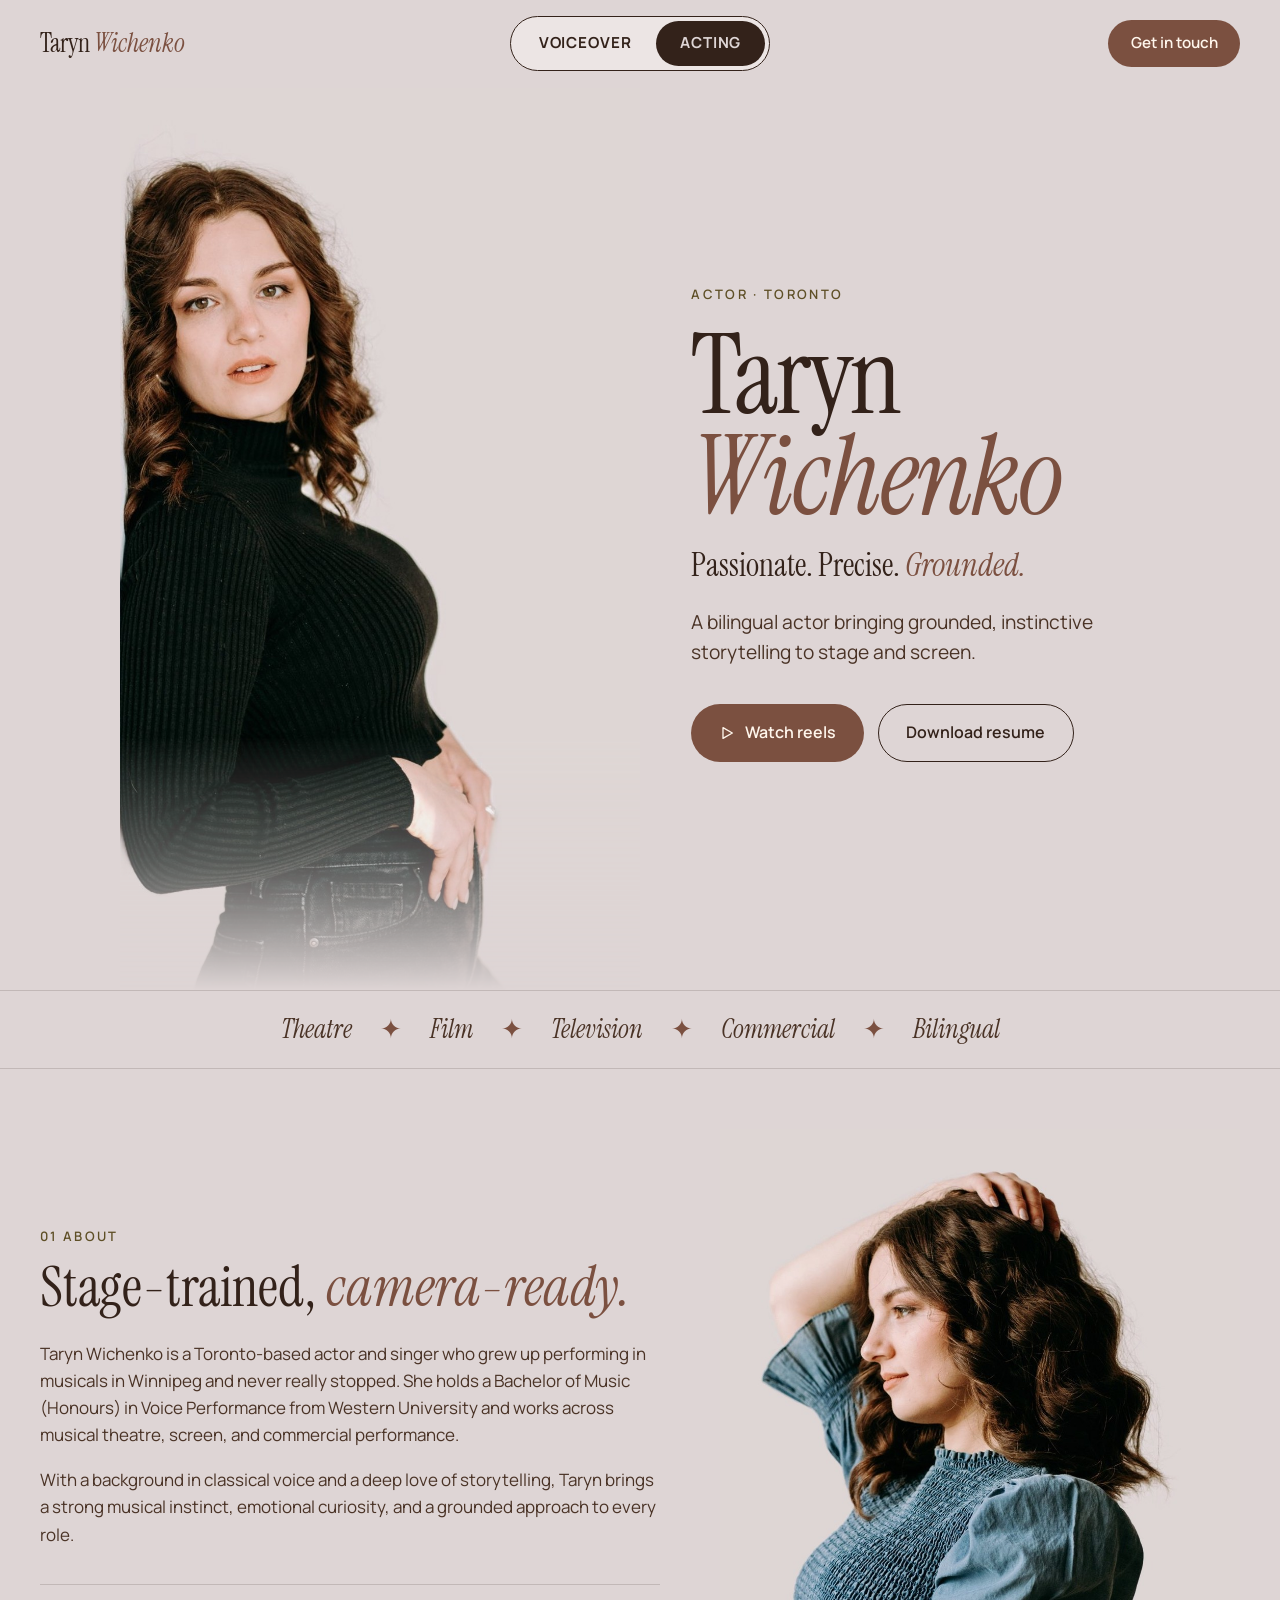
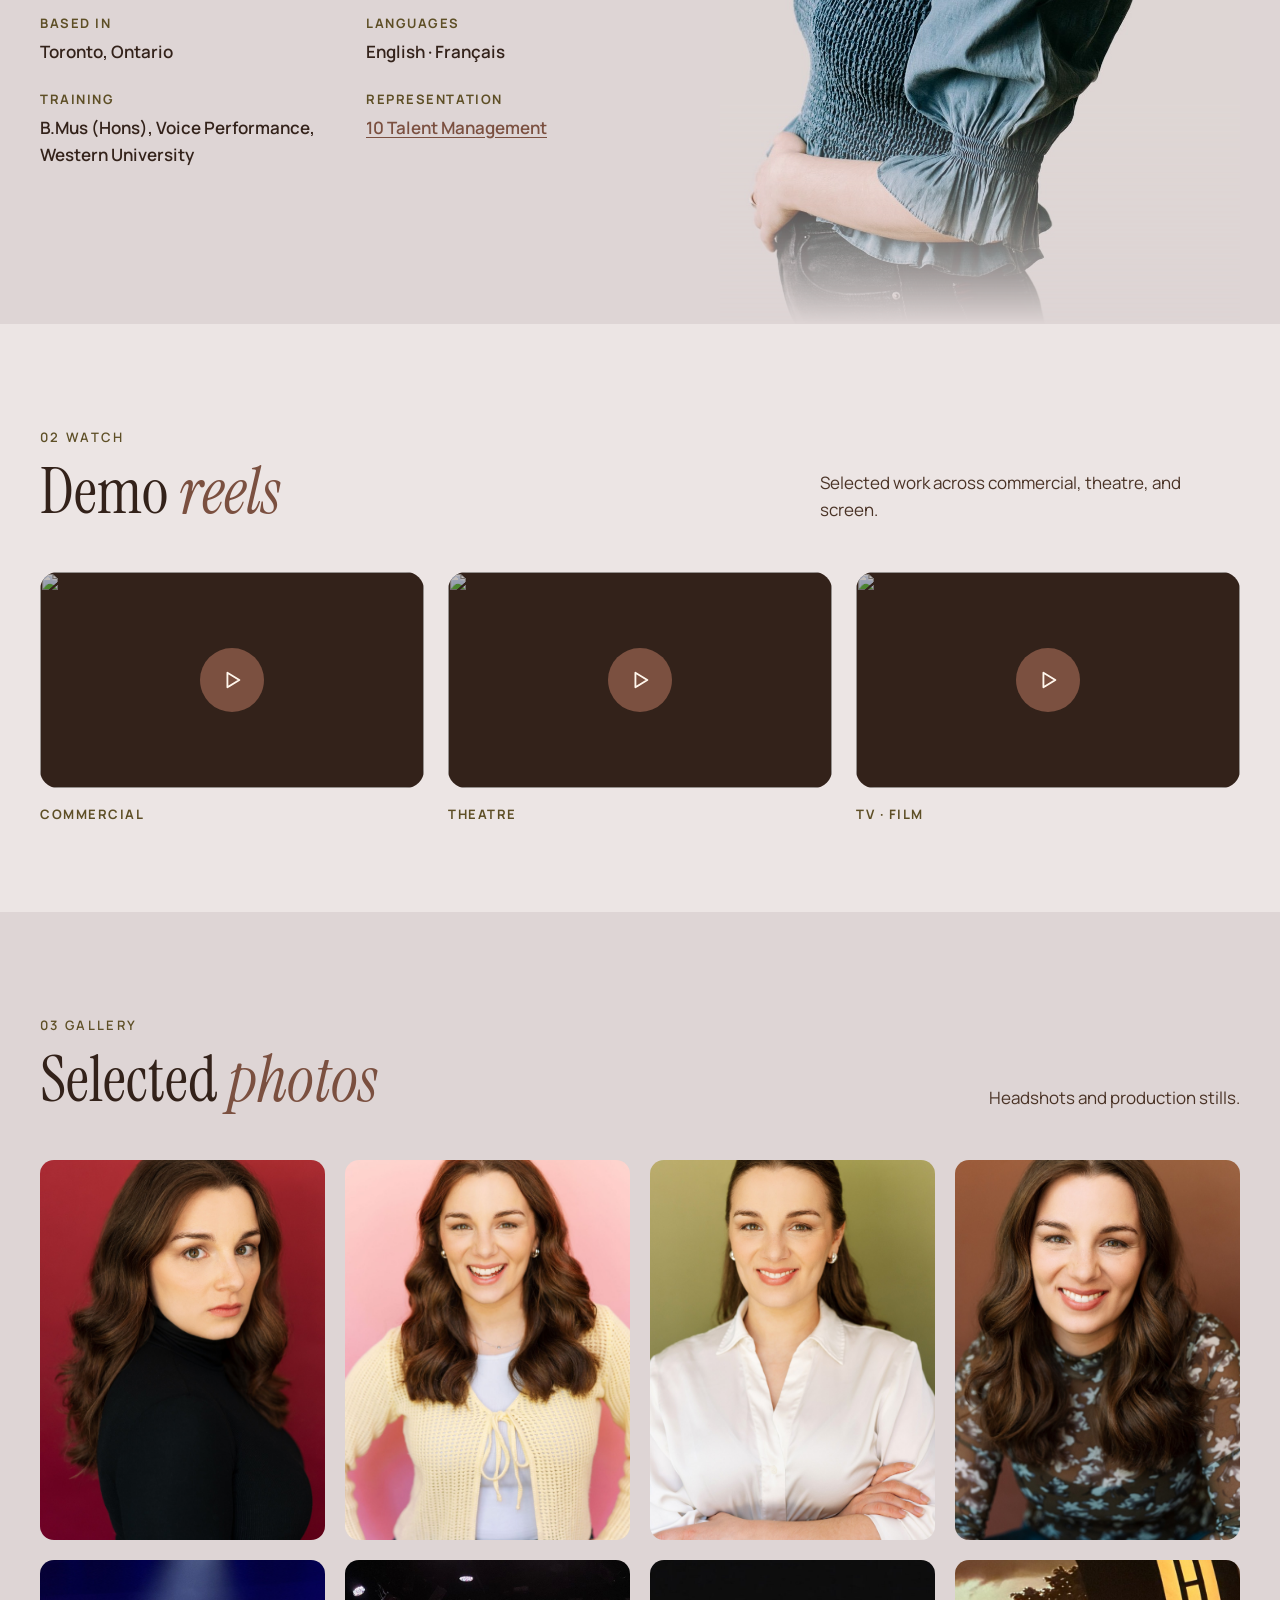
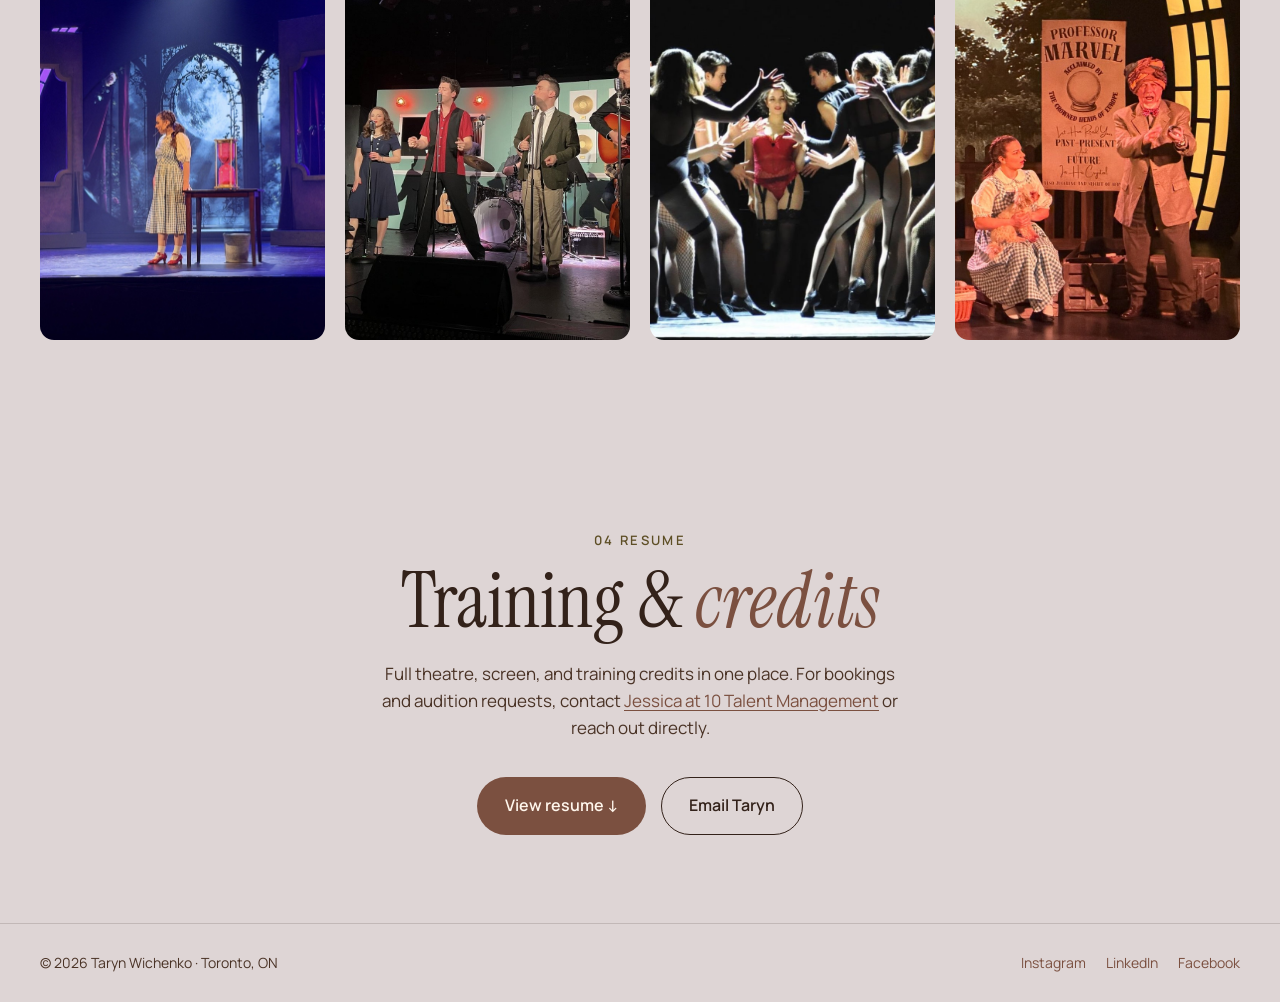
==== acting/index.html @ c66057f8 "Give Acting its own page at /acting, centre the nav toggle, drop reel names - Split the single-page " ====
<!DOCTYPE html>
<html lang="en">
<head>
<meta charset="UTF-8">
<meta name="viewport" content="width=device-width, initial-scale=1.0">
<title>Taryn Wichenko · Actor</title>
<meta name="description" content="Taryn Wichenko, bilingual Toronto-based actor and singer. Theatre, film, television, and commercial. Demo reels, photos, and resume.">
<link rel="icon" type="image/png" sizes="16x16" href="../taryn-site/favicon-16.png">
<link rel="icon" type="image/png" sizes="32x32" href="../taryn-site/favicon-32.png">
<link rel="apple-touch-icon" sizes="180x180" href="../taryn-site/favicon-180.png">
<link rel="icon" type="image/png" sizes="512x512" href="../taryn-site/favicon-512.png">
<link rel="preconnect" href="https://fonts.googleapis.com">
<link rel="preconnect" href="https://fonts.gstatic.com" crossorigin>
<link href="https://fonts.googleapis.com/css2?family=Instrument+Serif:ital@0;1&family=Manrope:wght@400;500;600;700&family=Newsreader:ital,opsz,wght@0,6..72,300;0,6..72,400;0,6..72,500;1,6..72,300;1,6..72,400;1,6..72,500&family=Hanken+Grotesk:wght@400;500;600;700&display=swap" rel="stylesheet">
<link rel="stylesheet" href="../taryn-site/site.css">
</head>
<body class="theme-acting">

<!-- ════════════ NAV ════════════ -->
<nav class="site-nav">
  <a href="../" class="nav-logo">Taryn <em>Wichenko</em></a>
  <div class="nav-toggle" aria-label="Voiceover or acting">
    <a href="../">Voiceover</a>
    <a href="./" aria-current="page">Acting</a>
  </div>
  <a href="mailto:tarynwichenko@gmail.com" class="nav-contact">Get in touch</a>
</nav>

<main>

<!-- ════════════════════════════════════════════════════════ -->
<!-- WORLD: ACTING -->
<!-- ════════════════════════════════════════════════════════ -->
<div class="world active" id="world-acting" data-screen-label="Acting">

  <!-- HERO -->
  <section class="act-hero" data-screen-label="Actor Hero">
    <div class="act-hero-lead">
      <p class="vo-kicker">Actor · Toronto</p>
      <h1 class="act-hero-name">Taryn<br><em>Wichenko</em></h1>
      <p class="act-hero-tagline">Passionate. Precise. <em>Grounded.</em></p>
      <p class="act-hero-desc">A bilingual actor bringing grounded, instinctive storytelling to stage and screen.</p>
      <div class="vo-cta">
        <a href="#reels" class="vo-btn vo-btn-primary">
          <svg viewBox="0 0 24 24" aria-hidden="true"><polygon points="6 4 20 12 6 20 6 4"/></svg>
          Watch reels
        </a>
        <a href="../taryn-site/resume.pdf" target="_blank" rel="noopener" class="vo-btn vo-btn-ghost">Download resume</a>
      </div>
    </div>
    <div class="act-hero-photo">
      <img src="../taryn-site/photos/turtleneck.jpg" alt="Taryn in a black ribbed turtleneck, looking into the camera" width="894" height="1550">
    </div>
  </section>

  <!-- DISCIPLINES BAND -->
  <div class="vo-band" aria-label="Acting disciplines">
    <div class="vo-band-inner">
      <span>Theatre</span><span class="dot" aria-hidden="true">✦</span><span>Film</span><span class="dot" aria-hidden="true">✦</span><span>Television</span><span class="dot" aria-hidden="true">✦</span><span>Commercial</span><span class="dot" aria-hidden="true">✦</span><span>Bilingual</span>
    </div>
  </div>

  <!-- ABOUT -->
  <section class="act-about" id="acting-about" data-screen-label="Actor About">
    <div class="act-about-body reveal">
      <p class="vo-kicker">01 About</p>
      <h2 class="act-about-title">Stage-trained, <em class="nowrap">camera-ready.</em></h2>
      <p>Taryn Wichenko is a Toronto-based actor and singer who grew up performing in musicals in Winnipeg and never really stopped. She holds a Bachelor of Music (Honours) in Voice Performance from Western University and works across musical theatre, screen, and commercial performance.</p>
      <p>With a background in classical voice and a deep love of storytelling, Taryn brings a strong musical instinct, emotional curiosity, and a grounded approach to every role.</p>
      <dl class="act-facts">
        <div><dt>Based in</dt><dd>Toronto, Ontario</dd></div>
        <div><dt>Languages</dt><dd>English · Français</dd></div>
        <div><dt>Training</dt><dd>B.Mus (Hons), Voice Performance, Western University</dd></div>
        <div><dt>Representation</dt><dd><a href="https://10talentmanagement.com/talent/taryn-wichenko/" target="_blank" rel="noopener">10 Talent Management</a></dd></div>
      </dl>
    </div>
    <div class="act-about-photo reveal d1">
      <img src="../taryn-site/photos/blue-profile.jpg" alt="Taryn in profile in a blue smocked top, one hand in her hair" width="1020" height="1560" loading="lazy">
    </div>
  </section>

  <!-- REELS -->
  <section class="act-reels" id="reels" data-screen-label="Actor Reels">
    <div class="vo-section">
      <div class="vo-sec-head reveal">
        <div>
          <p class="vo-kicker">02 Watch</p>
          <h2 class="vo-h2">Demo <em>reels</em></h2>
        </div>
        <p class="vo-sec-lead">Selected work across commercial, theatre, and screen.</p>
      </div>
      <div class="act-reel-grid">
        <a class="act-reel reveal" href="https://youtu.be/NyHH2RhXxtQ" target="_blank" rel="noopener">
          <span class="act-reel-frame">
            <img src="https://img.youtube.com/vi/NyHH2RhXxtQ/hqdefault.jpg" alt="" loading="lazy">
            <span class="act-reel-play"><svg viewBox="0 0 24 24" aria-hidden="true"><polygon points="7 4 20 12 7 20 7 4"/></svg></span>
          </span>
          <span class="act-reel-cat">Commercial</span>
        </a>
        <a class="act-reel reveal d1" href="https://youtu.be/LHdYX_XU37c" target="_blank" rel="noopener">
          <span class="act-reel-frame">
            <img src="https://img.youtube.com/vi/LHdYX_XU37c/hqdefault.jpg" alt="" loading="lazy">
            <span class="act-reel-play"><svg viewBox="0 0 24 24" aria-hidden="true"><polygon points="7 4 20 12 7 20 7 4"/></svg></span>
          </span>
          <span class="act-reel-cat">Theatre</span>
        </a>
        <a class="act-reel reveal d2" href="https://youtu.be/p1HzmxGD_zY" target="_blank" rel="noopener">
          <span class="act-reel-frame">
            <img src="https://img.youtube.com/vi/p1HzmxGD_zY/hqdefault.jpg" alt="" loading="lazy">
            <span class="act-reel-play"><svg viewBox="0 0 24 24" aria-hidden="true"><polygon points="7 4 20 12 7 20 7 4"/></svg></span>
          </span>
          <span class="act-reel-cat">TV · Film</span>
        </a>
      </div>
    </div>
  </section>

  <!-- GALLERY -->
  <section class="vo-section gallery" data-screen-label="Actor Gallery">
    <div class="vo-sec-head reveal">
      <div>
        <p class="vo-kicker">03 Gallery</p>
        <h2 class="vo-h2">Selected <em>photos</em></h2>
      </div>
      <p class="vo-sec-lead">Headshots and production stills.</p>
    </div>
    <div class="gallery-grid">
      <img class="photo reveal" src="../taryn-site/photos/red-dress.jpg" alt="Taryn Wichenko" data-credit="Photo: Sam Gaetz">
      <img class="photo reveal d1" src="../taryn-site/photos/blue.jpg" alt="Taryn Wichenko" data-credit="Photo: Sam Gaetz">
      <img class="photo reveal d2" src="../taryn-site/photos/olive.jpg" alt="Taryn Wichenko" data-credit="Photo: Sam Gaetz">
      <img class="photo reveal d3" src="../taryn-site/photos/terracotta.jpg" alt="Taryn Wichenko" data-credit="Photo: Sam Gaetz">
      <img class="photo reveal" src="../taryn-site/photos/still-oz-hourglass.jpg" alt="Taryn Wichenko in The Wizard of Oz" data-credit="Taryn Wichenko as Dorothy in The Wizard of Oz, Theatre TO">
      <img class="photo reveal d1" src="../taryn-site/photos/still-rockband.jpg" alt="Taryn Wichenko performing with a band" data-credit="Taryn Wichenko as Dyanne in Million Dollar Quartet, Theatre TO">
      <img class="photo reveal d2" src="../taryn-site/photos/still-chicago.jpg" alt="Taryn Wichenko in Chicago" data-credit="Taryn Wichenko as Velma Kelly in Chicago, Theatre Western">
      <img class="photo reveal d3" src="../taryn-site/photos/still-professor-marvel.jpg" alt="Taryn Wichenko in The Wizard of Oz with Professor Marvel" data-credit="Taryn Wichenko as Dorothy in The Wizard of Oz, Theatre TO">
    </div>
  </section>

  <!-- RESUME -->
  <section class="vo-section act-credits" data-screen-label="Actor Resume">
    <p class="vo-kicker">04 Resume</p>
    <h2 class="vo-h2 vo-h2-lg">Training &amp; <em>credits</em></h2>
    <p class="act-credits-lead">Full theatre, screen, and training credits in one place. For bookings and audition requests, contact <a href="mailto:jessica@10talentmanagement.com">Jessica at 10 Talent Management</a> or reach out directly.</p>
    <div class="vo-cta act-credits-cta">
      <a href="../taryn-site/resume.pdf" target="_blank" rel="noopener" class="vo-btn vo-btn-primary">View resume ↓</a>
      <a href="mailto:tarynwichenko@gmail.com" class="vo-btn vo-btn-ghost">Email Taryn</a>
    </div>
  </section>

  <!-- ACTING FOOTER -->
  <footer class="vo-footer">
    <div class="vo-footer-inner">
      <span class="footer-copy">© 2026 Taryn Wichenko · Toronto, ON</span>
      <span class="vo-footer-links">
        <a href="https://www.instagram.com/tarynwichenko/" target="_blank" rel="noopener">Instagram</a>
        <a href="https://www.linkedin.com/in/tarynwichenko/" target="_blank" rel="noopener">LinkedIn</a>
        <a href="https://www.facebook.com/taryn.wichenko" target="_blank" rel="noopener">Facebook</a>
      </span>
    </div>
  </footer>

</div>

</main>

<script src="../taryn-site/site.js"></script>

<!-- Privacy-friendly analytics: https://www.goatcounter.com -->
<script data-goatcounter="https://tarynwichenko.goatcounter.com/count"
        async src="//gc.zgo.at/count.js"
        onload="(window._gcQueue||[]).forEach(function(e){window.goatcounter.count({path:e.path,title:e.title,event:true});});window._gcQueue=[];"></script>
</body>
</html>
---- taryn-site/site.css ----
/* ============================================================
   Taryn Wichenko — Voice & Acting
   Design system: warm editorial serif + clean grotesk sans
   ============================================================ */

:root{
  --paper:#faf6f0;
  --paper-dim:#f2ebe1;
  --ink:#241f1a;
  --ink-soft:#5c5347;
  --line:#e2d8c8;
  --accent:#b5502f;
  --accent-dim:#8f4326;
  --accent-tint:#f1ddd0;
  --white:#ffffff;

  --serif:'Newsreader', Georgia, serif;
  --sans:'Hanken Grotesk', system-ui, -apple-system, sans-serif;

  --wrap:1180px;
  --pad:clamp(1.25rem, 4vw, 3rem);
  --radius:14px;

  --ease:cubic-bezier(.16,1,.3,1);
}

*,*::before,*::after{box-sizing:border-box;}
html{scroll-behavior:smooth;}
body{
  margin:0;
  background:var(--paper);
  color:var(--ink);
  font-family:var(--sans);
  font-size:16px;
  line-height:1.55;
  -webkit-font-smoothing:antialiased;
  overflow-x:hidden;
}
img{max-width:100%;display:block;}
a{color:inherit;text-decoration:none;}
button{font-family:inherit;cursor:pointer;background:none;border:none;color:inherit;}
input,select,textarea{font-family:inherit;font-size:1rem;color:inherit;}
svg{width:1em;height:1em;fill:none;stroke:currentColor;stroke-width:1.8;stroke-linecap:round;stroke-linejoin:round;}
h1,h2,h3,blockquote{font-family:var(--serif);font-weight:400;margin:0;color:var(--ink);}
em{font-style:italic;color:var(--accent);}
p{margin:0;}

.wrap{
  max-width:var(--wrap);
  margin:0 auto;
  padding-left:var(--pad);
  padding-right:var(--pad);
}
.pad-y{padding-top:clamp(4rem,9vw,7.5rem);padding-bottom:clamp(4rem,9vw,7.5rem);}

/* ---------- reveal-on-scroll ---------- */
.reveal{
  opacity:0;
  transform:translateY(22px);
  transition:opacity .8s var(--ease), transform .8s var(--ease);
}
.reveal.in-view{opacity:1;transform:translateY(0);}
.reveal.d1{transition-delay:.08s;}
.reveal.d2{transition-delay:.16s;}
.reveal.d3{transition-delay:.24s;}
@media (prefers-reduced-motion: reduce){
  .reveal{opacity:1;transform:none;transition:none;}
}

/* ============================================================
   NAV
   ============================================================ */
.site-nav{
  position:sticky;
  top:0;
  z-index:100;
  display:grid;
  grid-template-columns:1fr auto 1fr;
  align-items:center;
  gap:.75rem 1rem;
  padding:1rem clamp(1.25rem,4vw,2.5rem);
  background:var(--nav-bg, rgba(250,246,240,.86));
  backdrop-filter:blur(10px);
  -webkit-backdrop-filter:blur(10px);
  border-bottom:1px solid var(--line);
}
.nav-logo{
  justify-self:start;
  font-family:var(--serif);
  font-size:1.6rem;
  line-height:1;
  white-space:nowrap;
  color:var(--ink);
}

/* Voiceover / Acting switch: a pill toggle centred in the nav,
   with the current page filled in. */
.nav-toggle{
  justify-self:center;
  display:flex;
  padding:4px;
  border:1.5px solid var(--ink);
  border-radius:999px;
  background:var(--paper-dim);
}
.nav-toggle a{
  padding:.65rem 1.5rem;
  border-radius:999px;
  font-size:.95rem;
  font-weight:700;
  letter-spacing:.06em;
  text-transform:uppercase;
  color:var(--ink);
  transition:background .3s var(--ease), color .3s var(--ease);
}
.nav-toggle a:hover{background:rgba(46,34,38,.08);}
.nav-toggle a[aria-current="page"]{background:var(--ink);color:var(--paper);}

.nav-contact{
  justify-self:end;
  padding:.7rem 1.4rem;
  border-radius:999px;
  background:var(--accent);
  color:var(--on-accent, #fff);
  font-size:.95rem;
  font-weight:600;
  white-space:nowrap;
  transition:background .3s var(--ease);
}
.nav-contact:hover{background:var(--accent-dim);}

@media (max-width:760px){
  .site-nav{grid-template-columns:1fr;justify-items:center;padding:.75rem 1rem;gap:.6rem;}
  .nav-logo{justify-self:center;font-size:1.35rem;}
  .nav-toggle{justify-self:center;}
  .nav-toggle a{padding:.55rem 1.25rem;font-size:.85rem;}
  .nav-contact{display:none;}
}

/* ============================================================
   WORLDS (voiceover / acting toggle)
   ============================================================ */
.world{display:none;}
.world.active{display:block;animation:world-in .5s var(--ease);}
@keyframes world-in{from{opacity:0;transform:translateY(8px);}to{opacity:1;transform:translateY(0);}}

/* ============================================================
   VOICEOVER WORLD
   Theme is applied to the whole page (nav included) while the
   Voiceover world is active, via body.theme-vo.
   ============================================================ */
body.theme-vo,
body.theme-acting{
  --serif:'Instrument Serif', Georgia, serif;
  --sans:'Manrope', system-ui, -apple-system, sans-serif;
  font-size:17px;
  line-height:1.6;
}
body.theme-vo{
  --paper:#DED6D5;
  --paper-dim:#EFEAE9;
  --ink:#2E2226;
  --ink-soft:#4D3B40;
  --line:rgba(46,34,38,.16);
  --accent:#7B5040;
  --accent-dim:#5F3D31;
  --on-accent:#FBF7F6;
  --kicker:#5E4D50;
  --nav-bg:rgba(222,214,213,.9);
}
/* Acting world: same type system, warmer mocha ink and olive kicker. */
body.theme-acting{
  --paper:#DED5D5;
  --paper-dim:#ECE5E4;
  --ink:#33221A;
  --ink-soft:#4A3326;
  --line:rgba(51,34,26,.16);
  --accent:#7B5040;
  --accent-dim:#5E3C2F;
  --on-accent:#FFF6EC;
  --kicker:#5E4F26;
  --nav-bg:rgba(222,213,213,.9);
}
body.theme-vo .site-nav,
body.theme-acting .site-nav{border-bottom-color:transparent;}

.vo-wrap,
.vo-hero,
.vo-section,
.vo-about-inner,
.vo-footer-inner{
  max-width:1280px;
  margin:0 auto;
  padding-left:clamp(1rem,4vw,2.5rem);
  padding-right:clamp(1rem,4vw,2.5rem);
}

.vo-kicker{
  margin:0 0 .75rem;
  font-size:13px;
  letter-spacing:.18em;
  text-transform:uppercase;
  font-weight:600;
  color:var(--kicker);
}
.vo-h2{
  font-family:var(--serif);
  font-size:clamp(2.6rem,5vw,4.25rem);
  line-height:1;
}
.vo-h2-lg{font-size:clamp(2.8rem,6vw,5.25rem);margin-bottom:1.25rem;}

/* ---------- buttons ---------- */
.vo-btn{
  display:inline-flex;
  align-items:center;
  gap:.6rem;
  padding:1rem 1.75rem;
  border-radius:999px;
  font-size:1rem;
  font-weight:600;
  transition:background .3s var(--ease), transform .3s var(--ease);
}
.vo-btn svg{width:16px;height:16px;stroke-width:2;}
.vo-btn-primary{background:var(--accent);color:var(--on-accent);}
.vo-btn-primary:hover{background:var(--accent-dim);transform:translateY(-2px);}
.vo-btn-ghost{border:1.5px solid var(--ink);color:var(--ink);padding:.95rem 1.7rem;}
.vo-btn-ghost:hover{background:rgba(46,34,38,.07);}
.vo-btn-lg{padding:1.1rem 2.1rem;font-size:1.05rem;}

/* ---------- hero ---------- */
.vo-hero{
  display:flex;
  flex-wrap:wrap;
  align-items:center;
  gap:1.5rem 2.5rem;
  padding-top:.5rem;
}
.vo-hero-lead{flex:1 1 460px;min-width:0;padding-bottom:4rem;}
.vo-kicker + .vo-hero-name{margin-top:1.25rem;}
.vo-hero-name{
  font-family:var(--serif);
  font-size:clamp(3.75rem,9.5vw,9.25rem);
  line-height:.95;
  letter-spacing:-.01em;
  margin-bottom:1.75rem;
}
.vo-hero-desc{
  font-size:1.35rem;
  line-height:1.55;
  max-width:32ch;
  color:var(--ink-soft);
  margin-bottom:2.25rem;
}
.vo-cta{display:flex;flex-wrap:wrap;gap:.9rem;}
.vo-langs{margin-top:2.5rem;font-size:15px;font-weight:600;letter-spacing:.04em;}
.vo-langs span{color:var(--accent);}
.vo-hero-photo{flex:1 1 480px;min-width:0;display:flex;justify-content:flex-end;}
.vo-hero-photo img{
  width:100%;
  max-width:620px;
  height:auto;
  -webkit-mask-image:linear-gradient(to bottom,#000 0%,#000 78%,rgba(0,0,0,.6) 90%,rgba(0,0,0,0) 100%);
  mask-image:linear-gradient(to bottom,#000 0%,#000 78%,rgba(0,0,0,.6) 90%,rgba(0,0,0,0) 100%);
}

/* ---------- genres band ---------- */
.vo-band{
  border-top:1px solid var(--line);
  border-bottom:1px solid var(--line);
  padding:1.1rem clamp(1rem,4vw,2.5rem);
  overflow:hidden;
}
.vo-band-inner{
  max-width:1280px;
  margin:0 auto;
  display:flex;
  flex-wrap:wrap;
  justify-content:center;
  gap:.5rem 1.75rem;
  font-family:var(--serif);
  font-style:italic;
  font-size:clamp(1.25rem,2.2vw,1.65rem);
  color:var(--ink-soft);
}
.vo-band-inner .dot{color:var(--accent);font-style:normal;}

/* ---------- demos ---------- */
.vo-section{padding-top:clamp(4rem,8vw,7rem);padding-bottom:clamp(3.5rem,7vw,5.5rem);}
.vo-sec-head{
  display:flex;
  flex-wrap:wrap;
  justify-content:space-between;
  align-items:flex-end;
  gap:1.25rem;
  margin-bottom:3rem;
}
.vo-sec-lead{max-width:42ch;color:var(--ink-soft);}

.vo-demo-grid{
  display:grid;
  grid-template-columns:repeat(auto-fit,minmax(280px,1fr));
  gap:1.5rem;
}
.vo-card{
  background:var(--paper-dim);
  border-radius:20px;
  padding:2rem;
  display:flex;
  flex-direction:column;
  gap:.85rem;
}
.vo-card-cat{
  font-size:13px;
  letter-spacing:.12em;
  text-transform:uppercase;
  font-weight:600;
  color:var(--kicker);
}
.vo-card-title{font-family:var(--serif);font-size:2rem;line-height:1.1;}
.vo-card-desc{font-size:15px;color:var(--ink-soft);}
.vo-card-controls{
  display:flex;
  align-items:center;
  gap:.9rem;
  margin-top:auto;
  padding-top:.75rem;
  font-size:14px;
  font-weight:600;
}
.vo-card-controls a{color:var(--accent);padding:.75rem 0;}
.vo-card-controls a:hover{color:var(--accent-dim);}
.vo-soon{color:var(--ink-soft);}

.play-btn{
  width:52px;height:52px;
  flex:none;
  border-radius:50%;
  background:var(--accent);
  color:var(--on-accent);
  display:flex;
  align-items:center;
  justify-content:center;
  transition:background .3s var(--ease), transform .2s var(--ease);
}
.play-btn svg{width:18px;height:18px;stroke-width:2;}
.play-btn .ico-pause{display:none;}
.player.playing .play-btn .ico-play{display:none;}
.player.playing .play-btn .ico-pause{display:block;}
.play-btn:hover{background:var(--accent-dim);transform:scale(1.05);}

.wave{
  position:relative;
  flex:1;
  height:3px;
  border-radius:2px;
  background:rgba(46,34,38,.18);
  cursor:pointer;
}
.wave::after{
  /* larger invisible hit area for seeking */
  content:"";
  position:absolute;
  left:0;right:0;top:-12px;bottom:-12px;
}
.wave::before{
  content:"";
  position:absolute;
  left:0;top:0;bottom:0;
  width:var(--progress, 0%);
  border-radius:2px;
  background:var(--accent);
  transition:width .1s linear;
}
.player-time{
  font-size:14px;
  font-weight:400;
  font-variant-numeric:tabular-nums;
  color:var(--ink-soft);
  white-space:nowrap;
}
.player-link{
  align-self:flex-start;
  font-size:13px;
  font-weight:600;
  color:var(--ink-soft);
}
.player-link:hover{color:var(--accent);}

/* ---------- studio ---------- */
.vo-studio-inner{
  max-width:1280px;
  margin:0 auto;
  padding:0 clamp(1rem,4vw,2.5rem) clamp(3.5rem,7vw,5.5rem);
  display:flex;
  flex-wrap:wrap;
  gap:1.5rem 4rem;
  align-items:flex-start;
}
.vo-studio-head{flex:0 1 300px;}
.vo-h3{font-family:var(--serif);font-size:clamp(2rem,3.4vw,2.75rem);line-height:1.05;}
.vo-specs{
  flex:1 1 560px;
  min-width:0;
  margin:0;
  display:grid;
  grid-template-columns:repeat(auto-fit,minmax(220px,1fr));
  gap:0 2rem;
}
.vo-specs > div{padding:1rem 0;border-top:1px solid var(--line);}
.vo-specs dt{
  font-size:13px;
  letter-spacing:.12em;
  text-transform:uppercase;
  font-weight:600;
  color:var(--kicker);
  margin-bottom:.25rem;
}
.vo-specs dd{margin:0;font-size:15px;color:var(--ink-soft);}

/* ---------- about ---------- */
.vo-about{background:var(--paper-dim);}
.vo-about-inner{
  display:flex;
  flex-wrap:wrap;
  gap:2.5rem 5rem;
  align-items:flex-start;
  padding-top:clamp(4rem,8vw,6.25rem);
  padding-bottom:clamp(4rem,8vw,6.25rem);
}
.vo-about-quote{flex:1 1 360px;min-width:0;}
.vo-about-quote blockquote{
  font-size:clamp(2.1rem,3.6vw,3rem);
  line-height:1.12;
}
.vo-about-body{
  flex:1 1 420px;
  min-width:0;
  display:flex;
  flex-direction:column;
  gap:1.1rem;
  color:var(--ink-soft);
}
.vo-about-more{display:flex;flex-direction:column;gap:1.1rem;}
.vo-about-more[hidden]{display:none;}
.vo-about-ps{font-style:italic;font-size:15px;padding-top:1.1rem;border-top:1px solid var(--line);}
.vo-more-toggle{
  align-self:flex-start;
  padding:.6rem 0;
  font-size:inherit;
  font-weight:600;
  color:var(--accent);
}
.vo-more-toggle:hover{color:var(--accent-dim);}

/* ---------- contact ---------- */
.vo-contact{text-align:center;padding-bottom:clamp(4rem,8vw,7rem);}
.vo-contact-lead{max-width:52ch;margin:0 auto 2.5rem;color:var(--ink-soft);}
.vo-form{
  max-width:640px;
  margin:0 auto;
  text-align:left;
  display:flex;
  flex-direction:column;
  gap:1.1rem;
}
.vo-form-row{display:grid;grid-template-columns:1fr 1fr;gap:1.1rem;}
.vo-field{display:flex;flex-direction:column;gap:.4rem;}
.vo-field span{font-size:13px;letter-spacing:.12em;text-transform:uppercase;font-weight:600;color:var(--kicker);}
.vo-field input,
.vo-field textarea{
  width:100%;
  padding:.9rem 1.1rem;
  font:inherit;
  font-size:16px;
  color:var(--ink);
  background:var(--paper-dim);
  border:1.5px solid transparent;
  border-radius:14px;
  transition:border-color .3s var(--ease), box-shadow .3s var(--ease);
}
.vo-field textarea{resize:vertical;min-height:8rem;}
.vo-field input:focus,
.vo-field textarea:focus{outline:none;border-color:var(--accent);box-shadow:0 0 0 3px rgba(123,80,64,.18);}
.vo-field.invalid input,
.vo-field.invalid textarea{border-color:var(--accent);}
.vo-honey{position:absolute;left:-9999px;width:1px;height:1px;opacity:0;}
.vo-form-foot{display:flex;flex-wrap:wrap;align-items:center;gap:1rem 1.5rem;margin-top:.4rem;}
.vo-form-foot .vo-btn{border:none;cursor:pointer;}
.vo-form-foot .vo-btn:disabled{opacity:.6;cursor:wait;transform:none;}
.vo-form-alt{font-size:15px;color:var(--ink-soft);}
.vo-form-alt a{color:var(--accent);font-weight:600;}
.vo-form-status{font-size:15px;font-weight:600;min-height:1.5em;}
.vo-form-status.ok{color:#3F6B2E;}
.vo-form-status.err{color:var(--accent);}
.vo-form-status a{color:inherit;text-decoration:underline;}


/* ---------- footer ---------- */
.vo-footer{background:transparent;color:inherit;border-top:1px solid var(--line);}
.vo-footer-inner{
  display:flex;
  flex-wrap:wrap;
  justify-content:space-between;
  gap:.75rem;
  padding-top:1.75rem;
  padding-bottom:1.75rem;
  font-size:14px;
  color:var(--ink-soft);
}
.vo-footer .footer-copy{font-size:inherit;color:inherit;}
.vo-footer-links{display:flex;gap:1.25rem;}
.vo-footer-links a{color:var(--accent);}
.vo-footer-links a:hover{color:var(--accent-dim);}

@media (max-width:640px){
  .vo-hero{padding-top:1rem;}
  .vo-hero-lead{padding-bottom:1rem;}
  .vo-hero-desc{font-size:1.1rem;}
  .vo-hero-photo{justify-content:center;}
  .vo-hero-photo img{max-width:360px;}
  .vo-card{padding:1.5rem;}
  .vo-form-row{grid-template-columns:1fr;}
}

/* ============================================================
   ACTING WORLD
   Shares the voiceover building blocks (kicker, buttons, band,
   section heads, footer) under the body.theme-acting palette.
   ============================================================ */

/* ---------- hero ----------
   Two equal columns inside a centred container: photo on the left,
   pushed toward the centre so it never hugs the edge of the window,
   with the text on the right. On small screens the text comes first. */
.act-hero{
  max-width:1280px;
  margin:0 auto;
  display:grid;
  grid-template-columns:1fr 1fr;
  align-items:center;
}
.act-hero-lead{
  min-width:0;
  padding:2rem clamp(1rem,4vw,2.5rem) 4rem clamp(1.5rem,4vw,3.5rem);
}
.act-hero-lead .vo-kicker{margin-bottom:1.25rem;}
.act-hero-name{
  font-family:var(--serif);
  font-size:clamp(3.75rem,8.6vw,8.5rem);
  line-height:.92;
  letter-spacing:-.015em;
  margin-bottom:1.25rem;
}
.act-hero-tagline{
  font-family:var(--serif);
  font-size:clamp(1.6rem,2.5vw,2.25rem);
  line-height:1.15;
  margin-bottom:1.5rem;
}
.act-hero-desc{
  font-size:1.2rem;
  line-height:1.55;
  max-width:36ch;
  color:var(--ink-soft);
  margin-bottom:2.25rem;
}
.act-hero-photo{min-width:0;order:-1;display:flex;justify-content:flex-end;}
.act-hero-photo img,
.act-about-photo img{
  width:100%;
  height:auto;
  -webkit-mask-image:linear-gradient(to bottom,#000 0%,#000 72%,rgba(0,0,0,.6) 86%,rgba(0,0,0,0) 100%);
  mask-image:linear-gradient(to bottom,#000 0%,#000 72%,rgba(0,0,0,.6) 86%,rgba(0,0,0,0) 100%);
}
.act-hero-photo img{max-width:520px;}

/* ---------- about ---------- */
.act-about{
  max-width:1280px;
  margin:0 auto;
  padding:clamp(3rem,6vw,3.75rem) clamp(1rem,4vw,2.5rem) 0;
  display:flex;
  flex-wrap:wrap-reverse;
  align-items:center;
  gap:1.5rem 3.75rem;
}
.act-about-body{flex:1 1 460px;min-width:0;padding-bottom:3.75rem;color:var(--ink-soft);}
.act-about-body p + p{margin-top:1.1rem;}
.act-about-title .nowrap{white-space:nowrap;}
.act-about-title{
  font-size:clamp(2.5rem,4.4vw,3.75rem);
  line-height:1.02;
  margin-bottom:1.5rem;
}
.act-facts{
  margin:2.25rem 0 0;
  padding-top:1.75rem;
  border-top:1px solid var(--line);
  display:grid;
  grid-template-columns:repeat(auto-fit,minmax(200px,1fr));
  gap:1.5rem 2rem;
}
.act-facts dt{
  font-size:13px;
  letter-spacing:.12em;
  text-transform:uppercase;
  font-weight:700;
  color:var(--kicker);
  margin-bottom:.25rem;
}
.act-facts dd{margin:0;font-weight:600;color:var(--ink);}
.act-facts a,
.act-credits-lead a{color:var(--accent);text-decoration:underline;text-underline-offset:3px;}
.act-facts a:hover,
.act-credits-lead a:hover{color:var(--accent-dim);}
.act-about-photo{flex:1 1 380px;min-width:0;max-width:520px;margin:0 auto;}

/* ---------- reels ---------- */
.act-reels{background:var(--paper-dim);}
.act-reel-grid{
  display:grid;
  grid-template-columns:repeat(auto-fit,minmax(280px,1fr));
  gap:1.5rem;
}
.act-reel{display:flex;flex-direction:column;color:var(--ink);}
.act-reel-frame{
  position:relative;
  display:flex;
  align-items:center;
  justify-content:center;
  aspect-ratio:16/9;
  margin-bottom:1rem;
  border-radius:18px;
  overflow:hidden;
  background:var(--ink);
}
.act-reel-frame img{
  position:absolute;
  inset:0;
  width:100%;
  height:100%;
  object-fit:cover;
  opacity:.7;
  transition:opacity .5s var(--ease), transform .5s var(--ease);
}
.act-reel:hover .act-reel-frame img{opacity:.5;transform:scale(1.04);}
.act-reel-play{
  position:relative;
  width:64px;height:64px;
  border-radius:50%;
  background:var(--accent);
  color:var(--on-accent);
  display:flex;
  align-items:center;
  justify-content:center;
  transition:transform .2s var(--ease);
}
.act-reel-play svg{width:22px;height:22px;stroke-width:2;}
.act-reel:hover .act-reel-play{transform:scale(1.06);}
.act-reel-cat{
  font-size:13px;
  letter-spacing:.12em;
  text-transform:uppercase;
  font-weight:700;
  color:var(--kicker);
}
.act-reel-name{font-family:var(--serif);font-size:1.85rem;line-height:1.1;}

/* ---------- resume ---------- */
.act-credits{text-align:center;}
.act-credits-lead{max-width:52ch;margin:0 auto 2.25rem;color:var(--ink-soft);}
.act-credits-cta{justify-content:center;}

@media (max-width:860px){
  .act-hero{grid-template-columns:1fr;}
  .act-hero-photo{order:0;justify-content:center;}
  .act-hero-photo img{max-width:380px;}
}
@media (max-width:640px){
  .act-hero-lead{padding-top:1rem;padding-bottom:1rem;}
  .act-hero-desc{font-size:1.1rem;}
  .act-about-photo{max-width:340px;}
}

/* ---------- gallery ---------- */
.gallery-grid{
  display:grid;
  grid-template-columns:repeat(4,1fr);
  gap:1.25rem;
}
.gallery-grid .photo{
  width:100%;
  aspect-ratio:3/4;
  object-fit:cover;
  border-radius:var(--radius);
  transition:transform .5s var(--ease);
}
.gallery-grid .photo:hover{transform:translateY(-6px);}

@media (max-width:900px){
  .gallery-grid{grid-template-columns:repeat(2,1fr);}
}
@media (max-width:480px){
  .gallery-grid{grid-template-columns:repeat(2,1fr);gap:.85rem;}
}

/* ============================================================
   LIGHTBOX
   ============================================================ */
.photo{cursor:pointer;}
.lightbox{
  position:fixed;
  inset:0;
  z-index:1000;
  display:none;
  align-items:center;
  justify-content:center;
  padding:clamp(1.5rem,6vw,4rem);
  background:rgba(20,16,13,.92);
  opacity:0;
  transition:opacity .3s var(--ease);
}
.lightbox.active{display:flex;opacity:1;}
.lightbox-img{
  max-width:90vw;
  max-height:88vh;
  border-radius:8px;
  box-shadow:0 30px 80px -20px rgba(0,0,0,.6);
  transform:scale(.96);
  transition:transform .3s var(--ease);
}
.lightbox.active .lightbox-img{transform:scale(1);}
.lightbox-close{
  position:absolute;
  top:1.5rem;right:1.5rem;
  width:2.75rem;height:2.75rem;
  border-radius:50%;
  background:rgba(250,246,240,.12);
  color:var(--paper);
  display:flex;
  align-items:center;
  justify-content:center;
  transition:background .3s var(--ease);
}
.lightbox-close:hover{background:rgba(250,246,240,.25);}
.lightbox-close svg{width:1.3em;height:1.3em;}
.lightbox-credit{
  position:absolute;
  bottom:1.25rem;right:1.5rem;
  font-size:.78rem;
  color:rgba(250,246,240,.65);
  letter-spacing:.02em;
}

@media (max-width:640px){
  .lightbox-close{top:1rem;right:1rem;width:2.4rem;height:2.4rem;}
  .lightbox-credit{bottom:.85rem;right:1rem;font-size:.7rem;}
}
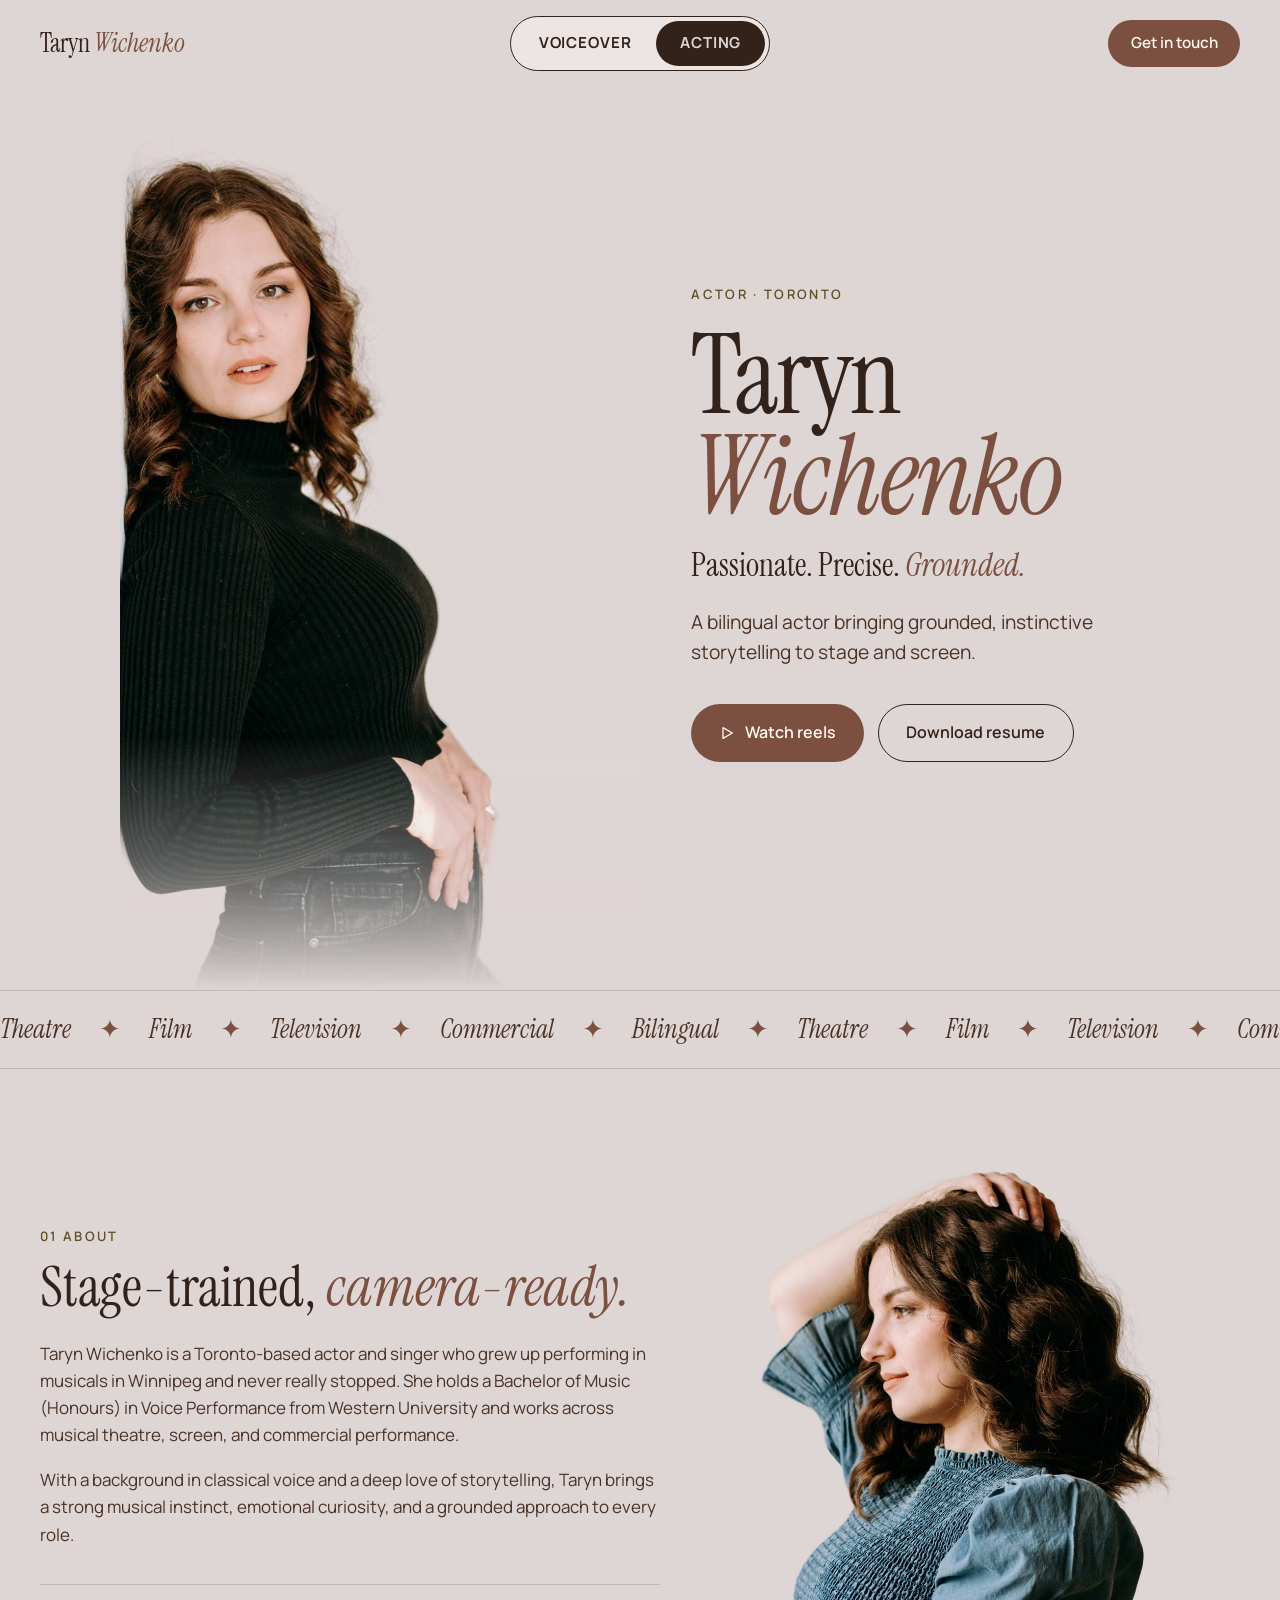
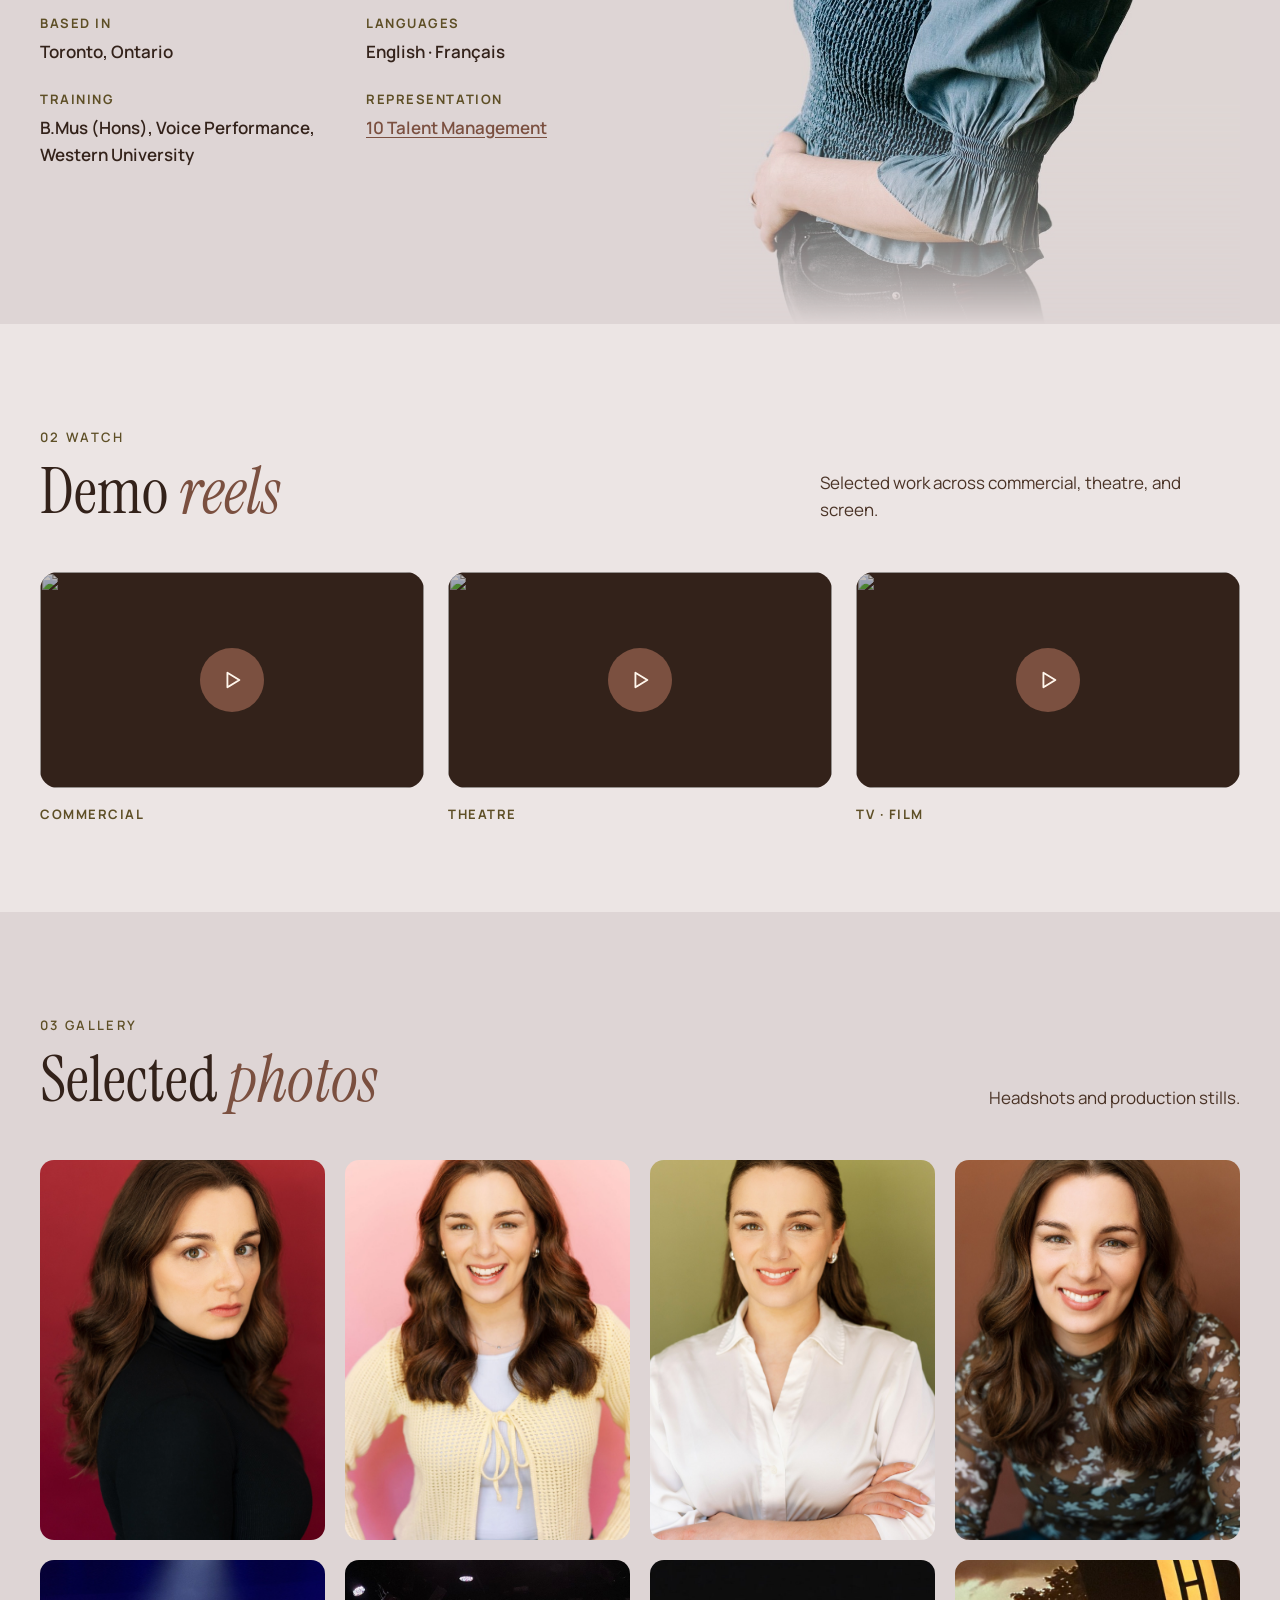
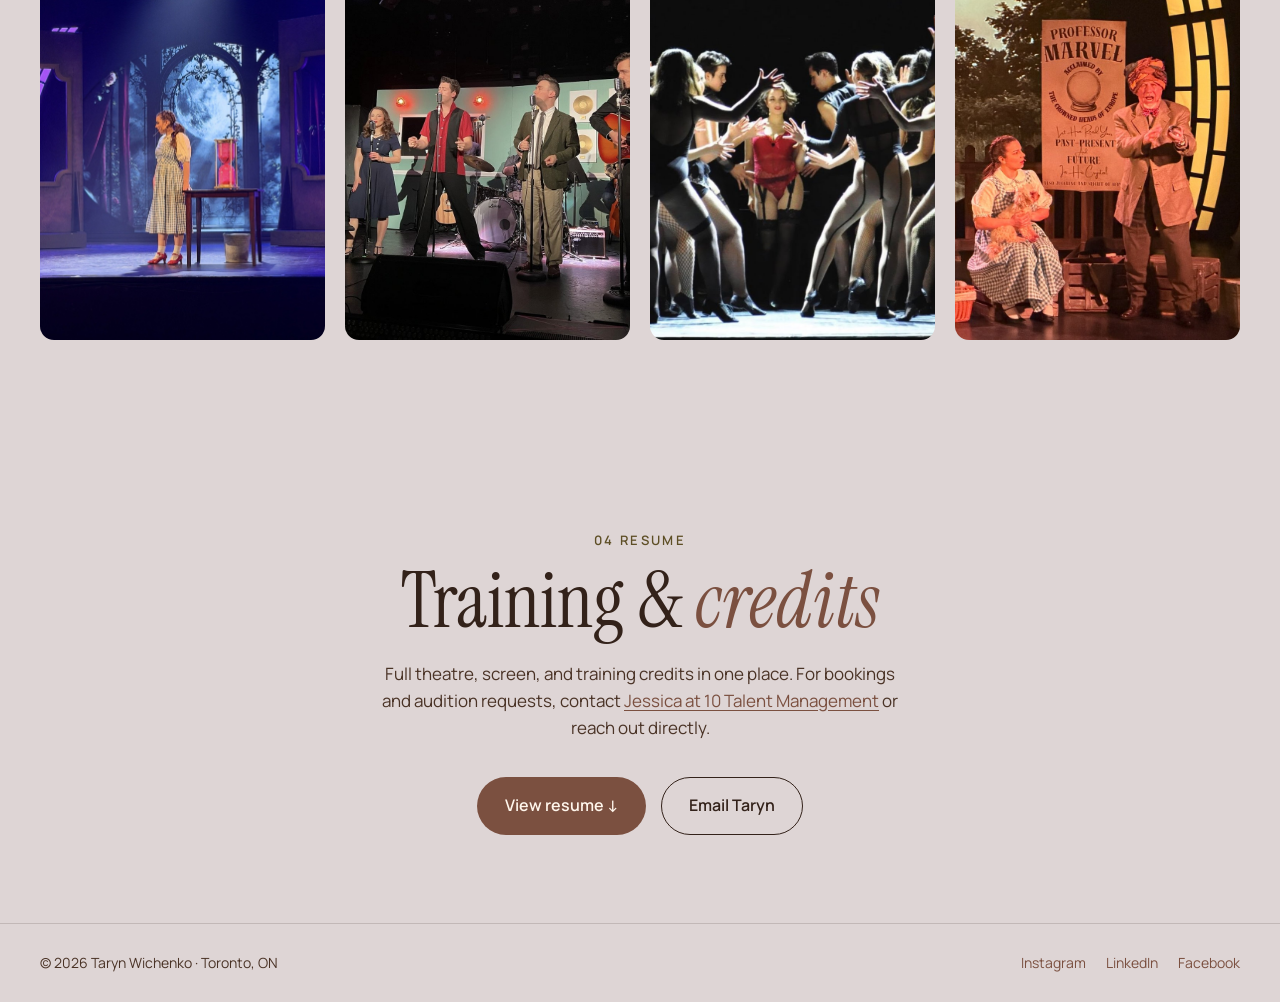
==== commit 7d82dbfd: "Scroll the Acting disciplines banner like the Voiceover one The shared banner styles changed to a ma" ====
--- a/acting/index.html
+++ b/acting/index.html
@@ -55,8 +55,15 @@
 
   <!-- DISCIPLINES BAND -->
   <div class="vo-band" aria-label="Acting disciplines">
-    <div class="vo-band-inner">
-      <span>Theatre</span><span class="dot" aria-hidden="true">✦</span><span>Film</span><span class="dot" aria-hidden="true">✦</span><span>Television</span><span class="dot" aria-hidden="true">✦</span><span>Commercial</span><span class="dot" aria-hidden="true">✦</span><span>Bilingual</span>
+    <div class="vo-band-track">
+      <div class="vo-band-inner"><span>Theatre</span><span class="dot" aria-hidden="true">✦</span><span>Film</span><span class="dot" aria-hidden="true">✦</span><span>Television</span><span class="dot" aria-hidden="true">✦</span><span>Commercial</span><span class="dot" aria-hidden="true">✦</span><span>Bilingual</span><span class="dot" aria-hidden="true">✦</span></div>
+      <div class="vo-band-inner" aria-hidden="true"><span>Theatre</span><span class="dot" aria-hidden="true">✦</span><span>Film</span><span class="dot" aria-hidden="true">✦</span><span>Television</span><span class="dot" aria-hidden="true">✦</span><span>Commercial</span><span class="dot" aria-hidden="true">✦</span><span>Bilingual</span><span class="dot" aria-hidden="true">✦</span></div>
+      <div class="vo-band-inner" aria-hidden="true"><span>Theatre</span><span class="dot" aria-hidden="true">✦</span><span>Film</span><span class="dot" aria-hidden="true">✦</span><span>Television</span><span class="dot" aria-hidden="true">✦</span><span>Commercial</span><span class="dot" aria-hidden="true">✦</span><span>Bilingual</span><span class="dot" aria-hidden="true">✦</span></div>
+      <div class="vo-band-inner" aria-hidden="true"><span>Theatre</span><span class="dot" aria-hidden="true">✦</span><span>Film</span><span class="dot" aria-hidden="true">✦</span><span>Television</span><span class="dot" aria-hidden="true">✦</span><span>Commercial</span><span class="dot" aria-hidden="true">✦</span><span>Bilingual</span><span class="dot" aria-hidden="true">✦</span></div>
+      <div class="vo-band-inner" aria-hidden="true"><span>Theatre</span><span class="dot" aria-hidden="true">✦</span><span>Film</span><span class="dot" aria-hidden="true">✦</span><span>Television</span><span class="dot" aria-hidden="true">✦</span><span>Commercial</span><span class="dot" aria-hidden="true">✦</span><span>Bilingual</span><span class="dot" aria-hidden="true">✦</span></div>
+      <div class="vo-band-inner" aria-hidden="true"><span>Theatre</span><span class="dot" aria-hidden="true">✦</span><span>Film</span><span class="dot" aria-hidden="true">✦</span><span>Television</span><span class="dot" aria-hidden="true">✦</span><span>Commercial</span><span class="dot" aria-hidden="true">✦</span><span>Bilingual</span><span class="dot" aria-hidden="true">✦</span></div>
+      <div class="vo-band-inner" aria-hidden="true"><span>Theatre</span><span class="dot" aria-hidden="true">✦</span><span>Film</span><span class="dot" aria-hidden="true">✦</span><span>Television</span><span class="dot" aria-hidden="true">✦</span><span>Commercial</span><span class="dot" aria-hidden="true">✦</span><span>Bilingual</span><span class="dot" aria-hidden="true">✦</span></div>
+      <div class="vo-band-inner" aria-hidden="true"><span>Theatre</span><span class="dot" aria-hidden="true">✦</span><span>Film</span><span class="dot" aria-hidden="true">✦</span><span>Television</span><span class="dot" aria-hidden="true">✦</span><span>Commercial</span><span class="dot" aria-hidden="true">✦</span><span>Bilingual</span><span class="dot" aria-hidden="true">✦</span></div>
     </div>
   </div>
 
--- a/taryn-site/site.css
+++ b/taryn-site/site.css
@@ -268,20 +268,32 @@
 .vo-band{
   border-top:1px solid var(--line);
   border-bottom:1px solid var(--line);
-  padding:1.1rem clamp(1rem,4vw,2.5rem);
+  padding:1.1rem 0;
   overflow:hidden;
 }
+.vo-band-track{
+  display:flex;
+  width:max-content;
+  animation:vo-band 36s linear infinite;
+}
+.vo-band:hover .vo-band-track{animation-play-state:paused;}
 .vo-band-inner{
-  max-width:1280px;
-  margin:0 auto;
-  display:flex;
-  flex-wrap:wrap;
-  justify-content:center;
-  gap:.5rem 1.75rem;
+  display:flex;
+  flex-shrink:0;
+  gap:1.75rem;
+  padding-right:1.75rem;
+  white-space:nowrap;
   font-family:var(--serif);
   font-style:italic;
   font-size:clamp(1.25rem,2.2vw,1.65rem);
   color:var(--ink-soft);
+}
+@keyframes vo-band{from{transform:translateX(0);}to{transform:translateX(-12.5%);}}
+@media (prefers-reduced-motion: reduce){
+  .vo-band{padding:1.1rem clamp(1rem,4vw,2.5rem);}
+  .vo-band-track{animation:none;width:auto;justify-content:center;}
+  .vo-band-inner{flex-wrap:wrap;justify-content:center;white-space:normal;padding-right:0;gap:.5rem 1.75rem;}
+  .vo-band-inner[aria-hidden="true"],.vo-band-inner > .dot:last-child{display:none;}
 }
 .vo-band-inner .dot{color:var(--accent);font-style:normal;}
 
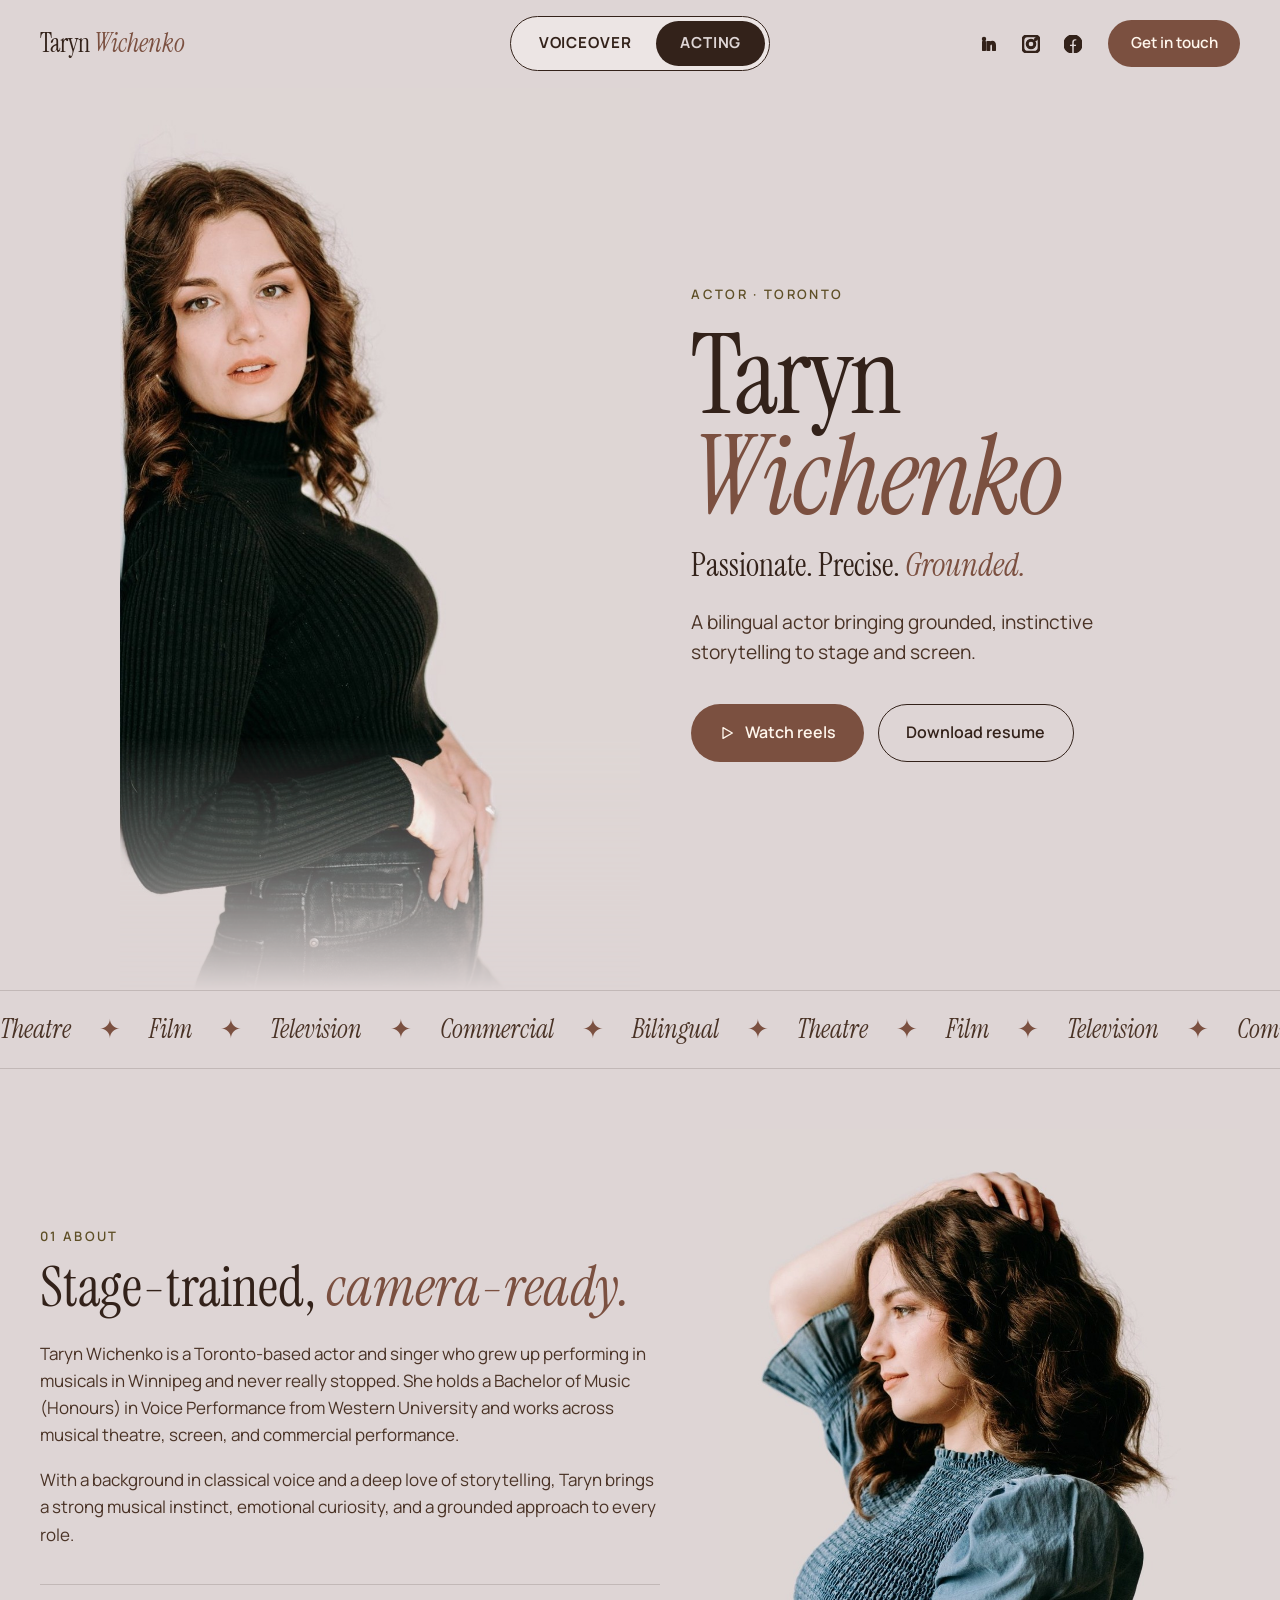
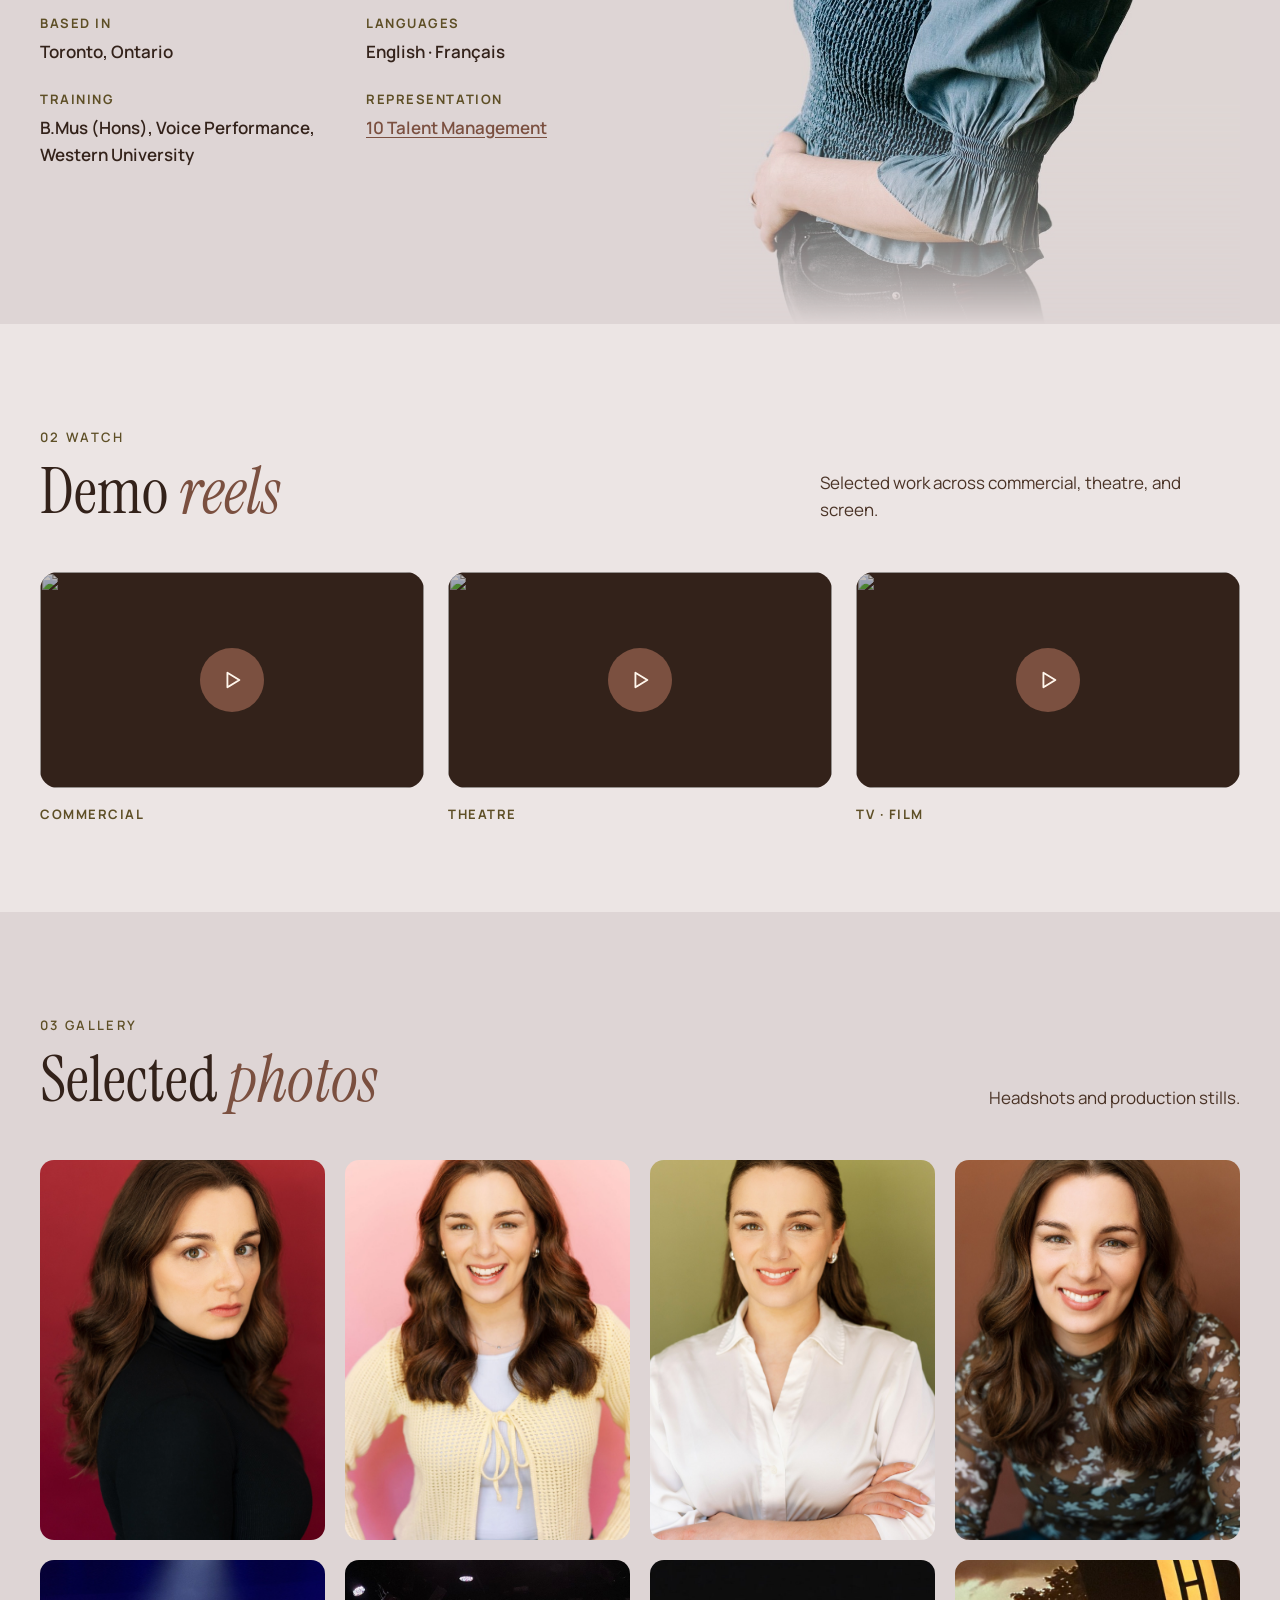
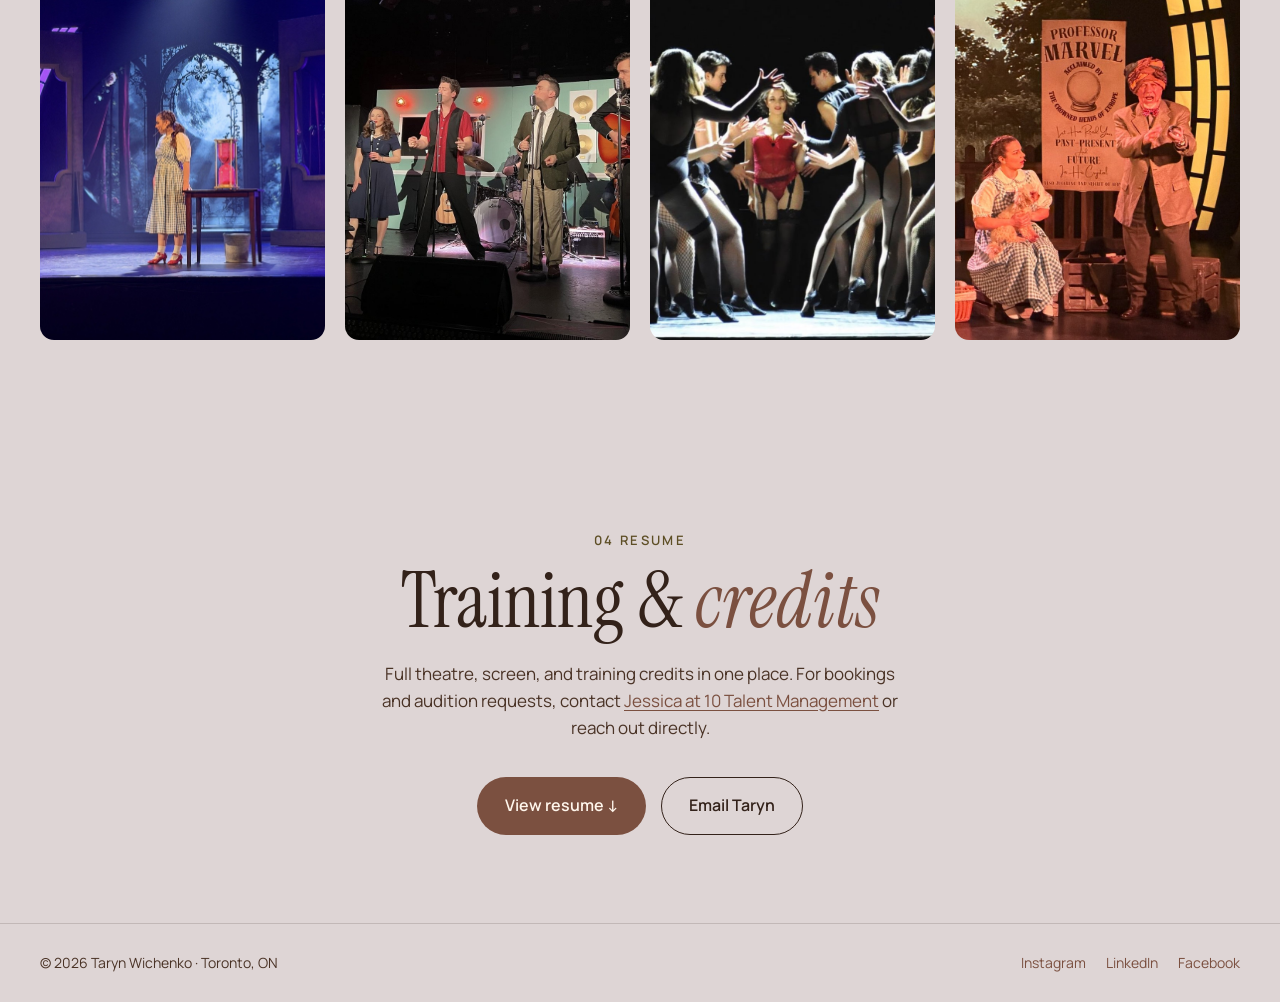
==== commit 5d849bb0: "Add social icons to nav and rename resume PDF Co-Authored-By: Claude Opus 5.5 <noreply@anthropic.com" ====
--- a/acting/index.html
+++ b/acting/index.html
@@ -23,7 +23,14 @@
     <a href="../">Voiceover</a>
     <a href="./" aria-current="page">Acting</a>
   </div>
-  <a href="mailto:tarynwichenko@gmail.com" class="nav-contact">Get in touch</a>
+  <div class="nav-right">
+    <div class="nav-social">
+      <a href="https://www.linkedin.com/in/tarynwichenko/" target="_blank" rel="noopener" aria-label="LinkedIn"><svg viewBox="0 0 24 24" aria-hidden="true"><path d="M20.45 20.45h-3.56v-5.57c0-1.33-.02-3.04-1.85-3.04-1.85 0-2.14 1.45-2.14 2.94v5.67H9.35V9h3.41v1.56h.05c.48-.9 1.64-1.85 3.37-1.85 3.6 0 4.27 2.37 4.27 5.46v6.28zM5.34 7.43a2.06 2.06 0 1 1 0-4.13 2.06 2.06 0 0 1 0 4.13zM7.12 20.45H3.56V9h3.56v11.45z"/></svg></a>
+      <a href="https://www.instagram.com/tarynwichenko/" target="_blank" rel="noopener" aria-label="Instagram"><svg viewBox="0 0 24 24" aria-hidden="true"><path d="M12 2.16c3.2 0 3.58.01 4.85.07 1.17.05 1.8.25 2.23.41.56.22.96.48 1.38.9.42.42.68.82.9 1.38.16.42.36 1.06.41 2.23.06 1.27.07 1.65.07 4.85s-.01 3.58-.07 4.85c-.05 1.17-.25 1.8-.41 2.23-.22.56-.48.96-.9 1.38-.42.42-.82.68-1.38.9-.42.16-1.06.36-2.23.41-1.27.06-1.65.07-4.85.07s-3.58-.01-4.85-.07c-1.17-.05-1.8-.25-2.23-.41a3.7 3.7 0 0 1-1.38-.9 3.7 3.7 0 0 1-.9-1.38c-.16-.42-.36-1.06-.41-2.23C2.17 15.58 2.16 15.2 2.16 12s.01-3.58.07-4.85c.05-1.17.25-1.8.41-2.23.22-.56.48-.96.9-1.38.42-.42.82-.68 1.38-.9.42-.16 1.06-.36 2.23-.41C8.42 2.17 8.8 2.16 12 2.16zM12 0C8.74 0 8.33.01 7.05.07 5.78.13 4.9.33 4.14.63c-.79.3-1.46.72-2.13 1.38A5.88 5.88 0 0 0 .63 4.14C.33 4.9.13 5.78.07 7.05.01 8.33 0 8.74 0 12s.01 3.67.07 4.95c.06 1.27.26 2.15.56 2.91.3.79.72 1.46 1.38 2.13a5.88 5.88 0 0 0 2.13 1.38c.76.3 1.64.5 2.91.56C8.33 23.99 8.74 24 12 24s3.67-.01 4.95-.07c1.27-.06 2.15-.26 2.91-.56a5.88 5.88 0 0 0 2.13-1.38 5.88 5.88 0 0 0 1.38-2.13c.3-.76.5-1.64.56-2.91.06-1.28.07-1.69.07-4.95s-.01-3.67-.07-4.95c-.06-1.27-.26-2.15-.56-2.91a5.88 5.88 0 0 0-1.38-2.13A5.88 5.88 0 0 0 19.86.63C19.1.33 18.22.13 16.95.07 15.67.01 15.26 0 12 0zm0 5.84a6.16 6.16 0 1 0 0 12.32 6.16 6.16 0 0 0 0-12.32zM12 16a4 4 0 1 1 0-8 4 4 0 0 1 0 8zm6.4-11.85a1.44 1.44 0 1 0 0 2.88 1.44 1.44 0 0 0 0-2.88z"/></svg></a>
+      <a href="https://www.facebook.com/taryn.wichenko" target="_blank" rel="noopener" aria-label="Facebook"><svg viewBox="0 0 24 24" aria-hidden="true"><path d="M24 12.07C24 5.41 18.63 0 12 0S0 5.4 0 12.07C0 18.1 4.39 23.1 10.13 24v-8.44H7.08v-3.49h3.05V9.41c0-3.02 1.8-4.7 4.54-4.7 1.31 0 2.68.24 2.68.24v2.97h-1.51c-1.49 0-1.96.93-1.96 1.89v2.26h3.33l-.53 3.49h-2.8V24C19.62 23.1 24 18.1 24 12.07z"/></svg></a>
+    </div>
+    <a href="mailto:tarynwichenko@gmail.com" class="nav-contact">Get in touch</a>
+  </div>
 </nav>
 
 <main>
@@ -45,7 +52,7 @@
           <svg viewBox="0 0 24 24" aria-hidden="true"><polygon points="6 4 20 12 6 20 6 4"/></svg>
           Watch reels
         </a>
-        <a href="../taryn-site/resume.pdf" target="_blank" rel="noopener" class="vo-btn vo-btn-ghost">Download resume</a>
+        <a href="../taryn-site/Taryn%20Wichenko%20-%20Resum%C3%A9.pdf" target="_blank" rel="noopener" class="vo-btn vo-btn-ghost">Download resume</a>
       </div>
     </div>
     <div class="act-hero-photo">
@@ -149,7 +156,7 @@
     <h2 class="vo-h2 vo-h2-lg">Training &amp; <em>credits</em></h2>
     <p class="act-credits-lead">Full theatre, screen, and training credits in one place. For bookings and audition requests, contact <a href="mailto:jessica@10talentmanagement.com">Jessica at 10 Talent Management</a> or reach out directly.</p>
     <div class="vo-cta act-credits-cta">
-      <a href="../taryn-site/resume.pdf" target="_blank" rel="noopener" class="vo-btn vo-btn-primary">View resume ↓</a>
+      <a href="../taryn-site/Taryn%20Wichenko%20-%20Resum%C3%A9.pdf" target="_blank" rel="noopener" class="vo-btn vo-btn-primary">View resume ↓</a>
       <a href="mailto:tarynwichenko@gmail.com" class="vo-btn vo-btn-ghost">Email Taryn</a>
     </div>
   </section>
--- a/taryn-site/site.css
+++ b/taryn-site/site.css
@@ -116,8 +116,26 @@
 .nav-toggle a:hover{background:rgba(46,34,38,.08);}
 .nav-toggle a[aria-current="page"]{background:var(--ink);color:var(--paper);}
 
+.nav-right{
+  justify-self:end;
+  display:flex;
+  align-items:center;
+  gap:1.1rem;
+}
+.nav-social{display:flex;align-items:center;gap:.35rem;}
+.nav-social a{
+  display:grid;
+  place-items:center;
+  width:36px;
+  height:36px;
+  border-radius:50%;
+  color:var(--ink);
+  transition:background .3s var(--ease), color .3s var(--ease);
+}
+.nav-social a:hover{background:rgba(46,34,38,.08);color:var(--accent);}
+.nav-social svg{width:18px;height:18px;fill:currentColor;}
+
 .nav-contact{
-  justify-self:end;
   padding:.7rem 1.4rem;
   border-radius:999px;
   background:var(--accent);
@@ -135,6 +153,11 @@
   .nav-toggle{justify-self:center;}
   .nav-toggle a{padding:.55rem 1.25rem;font-size:.85rem;}
   .nav-contact{display:none;}
+  .site-nav{position:sticky;}
+  .nav-right{position:absolute;top:.45rem;right:.5rem;}
+  .nav-social{gap:0;}
+  .nav-social a{width:32px;height:32px;}
+  .nav-social svg{width:16px;height:16px;}
 }
 
 /* ============================================================
@@ -445,6 +468,32 @@
   font-size:clamp(2.1rem,3.6vw,3rem);
   line-height:1.12;
 }
+.vo-about-photo{
+  margin:2.75rem 0 0;
+  max-width:420px;
+}
+.vo-about-photo img{
+  width:100%;
+  height:auto;
+  aspect-ratio:4/5;
+  object-fit:cover;
+  object-position:40% 30%;
+  border-radius:var(--radius);
+  border:8px solid var(--paper);
+  box-shadow:0 1px 2px rgba(46,34,38,.08),0 18px 40px -18px rgba(46,34,38,.35);
+}
+.vo-about-photo figcaption{
+  margin-top:.85rem;
+  padding-left:.5rem;
+  font-size:13px;
+  font-weight:600;
+  letter-spacing:.12em;
+  text-transform:uppercase;
+  color:var(--kicker);
+}
+@media (max-width:760px){
+  .vo-about-photo{margin-top:2rem;max-width:340px;}
+}
 .vo-about-body{
   flex:1 1 420px;
   min-width:0;
@@ -454,16 +503,7 @@
   color:var(--ink-soft);
 }
 .vo-about-more{display:flex;flex-direction:column;gap:1.1rem;}
-.vo-about-more[hidden]{display:none;}
 .vo-about-ps{font-style:italic;font-size:15px;padding-top:1.1rem;border-top:1px solid var(--line);}
-.vo-more-toggle{
-  align-self:flex-start;
-  padding:.6rem 0;
-  font-size:inherit;
-  font-weight:600;
-  color:var(--accent);
-}
-.vo-more-toggle:hover{color:var(--accent-dim);}
 
 /* ---------- contact ---------- */
 .vo-contact{text-align:center;padding-bottom:clamp(4rem,8vw,7rem);}
